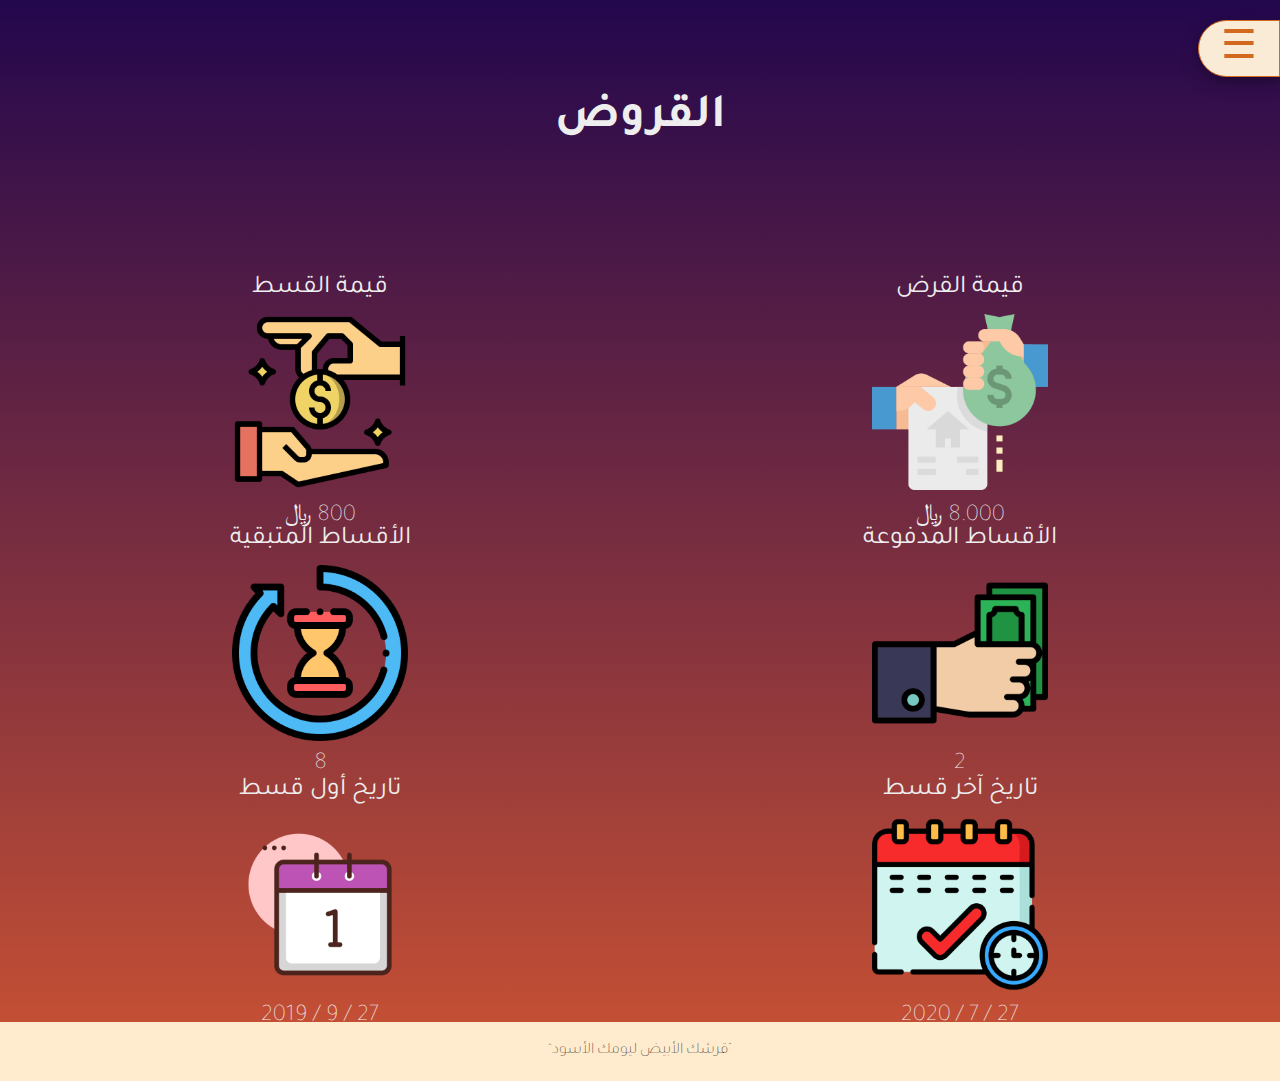
==== loans.html @ da41f384 "اضافة صفحة القروض" ====
<!DOCTYPE html>
<html lang="ar">

<head>
    <meta charset="UTF-8">
    <link rel="stylesheet" type="text/css" href="css/loans.css">
    <link rel="stylesheet" type="text/css" href="css/main.css">
    <link href="https://fonts.googleapis.com/css?family=Tajawal:200,300,400,500,700,800,900&display=swap" rel="stylesheet">
    <title>القروض</title>
</head>

<body dir="rtl">

    <h1>القروض</h1>

    <div class="loanbox">
        <h3>قيمة القرض</h3>
        <img src="images/loanValue.png" alt="">
        <p>8.000 <span>﷼</span></p>
    </div>
    <div class="loanbox">
        <h3>قيمة القسط</h3>
        <img src="images/FirstLoan.png" alt="">
        <p>800 <span>﷼</span></p>
    </div>
    <div class="loanbox">
        <h3>الأقساط المدفوعة</h3>
        <img src="images/pay.png" alt="">
        <p>2</p>
    </div>
    <div class="loanbox">
        <h3>الأقساط المتبقية</h3>
        <img src="images/spend-time.png" alt="">
        <p>8</p>
    </div>
    <div class="loanbox">
        <h3>تاريخ آخر قسط</h3>
        <img src="images/calendar.png" alt="">
        <p>27 / 7 / 2020</p>
    </div>
    <div class="loanbox">
        <h3>تاريخ أول قسط</h3>
        <img src="images/new-year.png" alt="">
        <p>27 / 9 / 2019</p>
    </div>
    <div id="mySidenav" class="sidenav">
        <a href="javascript:void(0)" class="closebtn" onclick="closeNav()">&times;</a>
        <a href="main.html">الصفحة الرئيسية</a>
        <a href="loans.html">القروض</a>
        <a href="#">المدفوعات</a>
        <a href="#">حساب الجمعية</a>
        <a href="#">أهداف الجمعية</a>
        <a href="#" class="settings">الإعدادات</a>
    </div>

    <span id="openSide" style="font-size:40px;cursor:pointer" onclick="openNav()">&#9776; </span>
    <footer><q>قرشك الأبيض ليومك الأسود</q></footer>
    <script>
        var d = new Date(); // NOTE التاريخ كاملا
        var y = d.getFullYear(); // NOTE السنة
        var m = d.getMonth() + 1; // NOTE الشهر
        var dd = d.getDate(); // NOTE اليوم
        var all = dd + " / " + m + " / " + y;
        var dname = d.toLocaleDateString("ar", {
            weekday: "long"
        });
        document.getElementById("date").innerHTML = all;
        document.getElementById("dateName").innerHTML = dname;
        //        وظيفة فتح القائمة الجانبية
        function openNav() {
            document.getElementById("mySidenav").style.width = "250px";
        }
        //            وظيفة اغلاق القائمة الجانبية
        function closeNav() {
            document.getElementById("mySidenav").style.width = "0";
        }

    </script>
</body>

</html>
---- css/loans.css ----
h1 {
    margin: 90px 0 ;
    font-size: 3em;
}
.loanbox {
    width: 46%;
    height: 200px;
    position: relative;
    padding: 2%;
    float: right;
}

.loanbox img {
    width: 30%;
    margin: 0 auto;
    position: relative;
    display: block;
    background-image: #fff;
}

.loanbox h3 {
    margin: 10px;
    font-weight: 400;
    font-size: 1.6em;
}

.loanbox p {
    margin: 10px auto;
    font-size: 1.5em;
}

footer {
    margin-top: 30px !important;
}
---- css/main.css ----
body {
    color: #eeeeee;
    margin: 0;
    padding: 0;
    background: #23074d;
    /* fallback for old browsers */
    background: -webkit-linear-gradient(to top, #cc5333, #23074d);
    /* Chrome 10-25, Safari 5.1-6 */
    background: linear-gradient(to top, #cc5333, #23074d);
    /* W3C, IE 10+/ Edge, Firefox 16+, Chrome 26+, Opera 12+, Safari 7+ */

    font-family: 'Tajawal', sans-serif;
    font-size: 100%;
    font-weight: 200;
    text-align: center;
}

/*القائمة الجانبية*/
#openSide {
    display: block;
    position: absolute;
    right: 0;
    top: 20px;
    transition: 0.4s;
    position: fixed;
    width: 80px;
    border-bottom-left-radius: 50px;
    border-top-left-radius: 50px;
    border: 1px solid;
    background-color: antiquewhite;
    color:chocolate;
    box-shadow: 0 4px 8px 0 rgba(0, 0, 0, 0.2), 0 6px 20px 0 rgba(0, 0, 0, 0.19);
        transition-timing-function: ease-out;

}

#openSide:hover {
    transition-timing-function: ease-out;
    box-shadow: 0 0 0;
}

.sidenav {
    height: 50%;
    width: 0;
    position: fixed;
    z-index: 1;
    top: 0;
    left: 0;
    background: rgb(66, 39, 90);
    background: linear-gradient(75deg, rgba(66, 39, 90, 1) 0%, rgba(115, 75, 109, 1) 100%);
    box-shadow: 0 4px 8px 0 rgba(0, 0, 0, 0.2), 0 6px 20px 0 rgba(0, 0, 0, 0.19);
    transition-timing-function: ease-out;
    overflow-x: hidden;
    transition: 0.5s;
    padding-top: 60px;
    right: 0;
    text-align: right;
    border-bottom-left-radius: 20px;
    border-top-left-radius: 20px;
}

.sidenav a {
    padding: 8px 8px 8px 8px;
    text-decoration: none;
    font-size: 25px;
    color: #ffffff;
    display: block;
    transition:all 0.5s;
    transition-timing-function: ease-out;
}

.sidenav a:hover {
    color: #222222;
    background-color: blanchedalmond;
    border-top-left-radius: 20px;
    border-bottom-left-radius: 20px;
}

.settings {
    float: right;
    bottom: 20px;
    position: absolute !important;
    width: 234px !important;
    text-align: center !important;
    background-color:burlywood;
    color: #555555 !important;
    font-weight: 400 !important;
    transition: 0.3s;
}

.settings:hover {
    border-radius: 0 !important;
}

.sidenav .closebtn {
    position: absolute;
    top: 0;
    left: 0px;
    font-size: 40px;
    transition: 0.3s;
    padding: 10px;
    border-radius: 50px;
    height: 30px;
    width: 30px;
}

.sidenav .closebtn:hover {
    color: red;
    background-color: transparent;
}


@media screen and (max-height: 450px) {
    .sidenav {
        padding-top: 15px;
    }

    .sidenav a {
        font-size: 18px;
    }
}


/* NOTE الرقم المميز */
.sn {
    font-size: 3em;
}

/* NOTE اسم المشترك */
.sname {
    font-size: 2em;
}

/* NOTE التاريخ */
#date {
    float: left;
    width: 50%;
    font-size: 1.5em;
}

/* NOTE  اليوم */
#dateName {
    float: left;
    width: 50%;
    font-size: 1.5em;
}


.boxescontainer {
    float: left;
    display: block;
    width: 100%;
    margin-top: 30px;
}

.mainBox {
    float: left;
    width: 100%;
}

.mainBox h3 {
    margin: 10px;
    font-size: 2em;
}

.mainBox1 {
    margin: 0 auto;
    padding: 18px;
    width: 250px;
    height:250px;
    background: #FFEFBA;
    /* fallback for old browsers */
    background: -webkit-linear-gradient(to top, #FFFFFF, #FFEFBA);
    /* Chrome 10-25, Safari 5.1-6 */
    background: linear-gradient(to top, #FFFFFF, #FFEFBA);
    /* W3C, IE 10+/ Edge, Firefox 16+, Chrome 26+, Opera 12+, Safari 7+ */
    opacity: 0.8;
    border-radius: 20px;
    transition: .2s;
}

.mainBox1 img {
    width: 80%;
}

.mainBox1 p {
    width: 100%;
    margin: 0;
    color: #111111;
    font-weight: 300;
    font-size: 1.5em;
}

.mainBox1:hover {

    box-shadow: 0 4px 8px 0 rgba(0, 0, 0, 0.2), 0 6px 20px 0 rgba(0, 0, 0, 0.19);
    transition-timing-function: ease-out;
    opacity: 1;
}

.userData {
    float: left;
    width: 100%;
    margin: 40px 0;
}

.userDataBox {
    float: left;
    width: 50%;
    margin: 30px 0;
}

.userDataBox h5 {
    margin: 4px;
    font-size: 1.7em;
    font-weight: 400;
}

.userDataBox1 {
    width: 180px ;
    height: 180px;
    margin: 0 auto;
    background: linear-gradient(to bottom, #323232 0%, #3F3F3F 40%, #1C1C1C 150%), linear-gradient(to top, rgba(255, 255, 255, 0.40) 0%, rgba(0, 0, 0, 0.25) 200%);
    background-blend-mode: multiply;
    border-radius: 20px;
    transition: .5s;
    padding: 10px;
    opacity: 0.8;
}

.userDataBox1:hover {
    box-shadow: 0 4px 8px 0 rgba(0, 0, 0, 0.2), 0 6px 20px 0 rgba(0, 0, 0, 0.19);
    transition-timing-function: ease-out;
    opacity: 1;
}

.userDataBox1 img {
    width: 75%;
}

.userDataBox1 p {
    width: 100%;
    margin: 0;
    font-size: 1.7em;
}

footer {
    float: left;
    width: 100%;
    padding: 20px 0;
    margin: 0;
    background-color: blanchedalmond;
    color: #222222;
}

footer q {
    width: 80%;
}
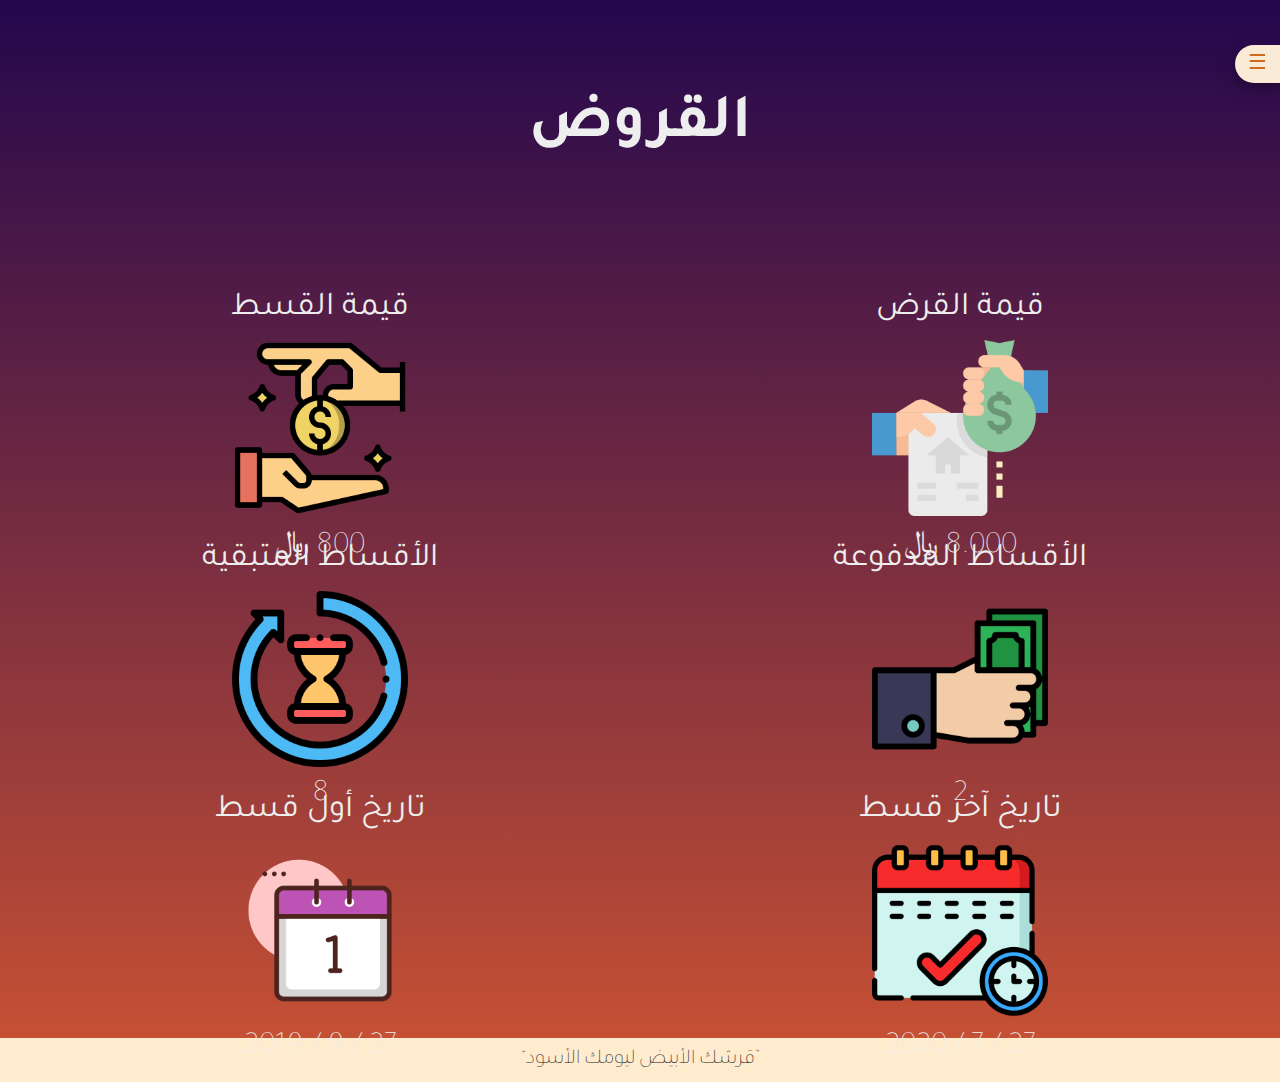
==== commit 90873755: "دعم المتصفحات" ====
--- a/loans.html
+++ b/loans.html
@@ -10,8 +10,9 @@
 </head>
 
 <body dir="rtl">
+    <span id="openSide"  onclick="openNav()">&#9776; </span>
 
-    <h1>القروض</h1>
+    <h1 class="header">القروض</h1>
 
     <div class="loanbox">
         <h3>قيمة القرض</h3>
@@ -53,7 +54,7 @@
         <a href="#" class="settings">الإعدادات</a>
     </div>
 
-    <span id="openSide" style="font-size:40px;cursor:pointer" onclick="openNav()">&#9776; </span>
+
     <footer><q>قرشك الأبيض ليومك الأسود</q></footer>
     <script>
         var d = new Date(); // NOTE التاريخ كاملا
@@ -68,7 +69,7 @@
         document.getElementById("dateName").innerHTML = dname;
         //        وظيفة فتح القائمة الجانبية
         function openNav() {
-            document.getElementById("mySidenav").style.width = "250px";
+            document.getElementById("mySidenav").style.width = "75%";
         }
         //            وظيفة اغلاق القائمة الجانبية
         function closeNav() {
--- a/css/loans.css
+++ b/css/loans.css
@@ -1,4 +1,4 @@
-h1 {
+.header {
     margin: 90px 0 ;
     font-size: 3em;
 }
--- a/css/main.css
+++ b/css/main.css
@@ -6,11 +6,11 @@
     /* fallback for old browsers */
     background: -webkit-linear-gradient(to top, #cc5333, #23074d);
     /* Chrome 10-25, Safari 5.1-6 */
+    background: -webkit-linear-gradient(bottom, #cc5333, #23074d);
     background: linear-gradient(to top, #cc5333, #23074d);
     /* W3C, IE 10+/ Edge, Firefox 16+, Chrome 26+, Opera 12+, Safari 7+ */
-
     font-family: 'Tajawal', sans-serif;
-    font-size: 100%;
+    font-size: 1.3em;
     font-weight: 200;
     text-align: center;
 }
@@ -20,52 +20,61 @@
     display: block;
     position: absolute;
     right: 0;
-    top: 20px;
+    top: 5%;
+    z-index: 1;
+    -webkit-transition: 0.4s;
     transition: 0.4s;
     position: fixed;
-    width: 80px;
+    padding: 5px;
+    width: 35px;
     border-bottom-left-radius: 50px;
     border-top-left-radius: 50px;
-    border: 1px solid;
     background-color: antiquewhite;
-    color:chocolate;
-    box-shadow: 0 4px 8px 0 rgba(0, 0, 0, 0.2), 0 6px 20px 0 rgba(0, 0, 0, 0.19);
-        transition-timing-function: ease-out;
+    color: chocolate;
+    box-shadow: 0 4px 8px 0 rgba(0, 0, 0, 0.2), 0 6px 20px 0 rgba(0, 0, 0, 0.19);
+    -webkit-transition-timing-function: ease-out;
+    transition-timing-function: ease-out;
+    cursor: pointer;
 
 }
 
 #openSide:hover {
+    -webkit-transition-timing-function: ease-out;
     transition-timing-function: ease-out;
     box-shadow: 0 0 0;
 }
 
 .sidenav {
-    height: 50%;
-    width: 0;
+    height: 100%;
     position: fixed;
-    z-index: 1;
+    z-index: 2;
     top: 0;
-    left: 0;
     background: rgb(66, 39, 90);
+    background: -webkit-linear-gradient(15deg, rgba(66, 39, 90, 1) 0%, rgba(115, 75, 109, 1) 100%);
     background: linear-gradient(75deg, rgba(66, 39, 90, 1) 0%, rgba(115, 75, 109, 1) 100%);
     box-shadow: 0 4px 8px 0 rgba(0, 0, 0, 0.2), 0 6px 20px 0 rgba(0, 0, 0, 0.19);
+    -webkit-transition-timing-function: ease-out;
     transition-timing-function: ease-out;
     overflow-x: hidden;
+    -webkit-transition: 0.5s;
     transition: 0.5s;
-    padding-top: 60px;
-    right: 0;
+    padding-top: 50px;
     text-align: right;
     border-bottom-left-radius: 20px;
     border-top-left-radius: 20px;
+    width: 0 !important;
 }
 
 .sidenav a {
-    padding: 8px 8px 8px 8px;
+    position: relative;
+    padding: 10px 30px;
     text-decoration: none;
-    font-size: 25px;
+    font-size: 1.2em;
     color: #ffffff;
     display: block;
-    transition:all 0.5s;
+    -webkit-transition: all 0.5s;
+    transition: all 0.5s;
+    -webkit-transition-timing-function: ease-out;
     transition-timing-function: ease-out;
 }
 
@@ -78,14 +87,17 @@
 
 .settings {
     float: right;
-    bottom: 20px;
+    top: 70%;
+    width: 96%;
+    display: inline-block;
     position: absolute !important;
-    width: 234px !important;
     text-align: center !important;
-    background-color:burlywood;
+    background-color: burlywood;
     color: #555555 !important;
     font-weight: 400 !important;
+    -webkit-transition: 0.3s;
     transition: 0.3s;
+    padding: 2% !important;
 }
 
 .settings:hover {
@@ -97,6 +109,7 @@
     top: 0;
     left: 0px;
     font-size: 40px;
+    -webkit-transition: 0.3s;
     transition: 0.3s;
     padding: 10px;
     border-radius: 50px;
@@ -109,7 +122,6 @@
     background-color: transparent;
 }
 
-
 @media screen and (max-height: 450px) {
     .sidenav {
         padding-top: 15px;
@@ -120,31 +132,29 @@
     }
 }
 
-
 /* NOTE الرقم المميز */
 .sn {
-    font-size: 3em;
+    font-size: 2em;
 }
 
 /* NOTE اسم المشترك */
 .sname {
-    font-size: 2em;
+    font-size: 1.5em;
 }
 
 /* NOTE التاريخ */
 #date {
     float: left;
     width: 50%;
-    font-size: 1.5em;
-}
-
-/* NOTE  اليوم */
+    font-size: 1.1em;
+}
+
+/* NOTE اليوم */
 #dateName {
     float: left;
     width: 50%;
-    font-size: 1.5em;
-}
-
+    font-size: 1.1em;
+}
 
 .boxescontainer {
     float: left;
@@ -160,23 +170,25 @@
 
 .mainBox h3 {
     margin: 10px;
-    font-size: 2em;
+    font-size: 1.3em;
 }
 
 .mainBox1 {
     margin: 0 auto;
     padding: 18px;
-    width: 250px;
-    height:250px;
+    width: 50%;
+    height: 50%;
     background: #FFEFBA;
     /* fallback for old browsers */
     background: -webkit-linear-gradient(to top, #FFFFFF, #FFEFBA);
     /* Chrome 10-25, Safari 5.1-6 */
+    background: -webkit-linear-gradient(bottom, #FFFFFF, #FFEFBA);
     background: linear-gradient(to top, #FFFFFF, #FFEFBA);
     /* W3C, IE 10+/ Edge, Firefox 16+, Chrome 26+, Opera 12+, Safari 7+ */
     opacity: 0.8;
     border-radius: 20px;
-    transition: .2s;
+    -webkit-transition: 0.2s;
+    transition: 0.2s;
 }
 
 .mainBox1 img {
@@ -192,8 +204,8 @@
 }
 
 .mainBox1:hover {
-
-    box-shadow: 0 4px 8px 0 rgba(0, 0, 0, 0.2), 0 6px 20px 0 rgba(0, 0, 0, 0.19);
+    box-shadow: 0 4px 8px 0 rgba(0, 0, 0, 0.2), 0 6px 20px 0 rgba(0, 0, 0, 0.19);
+    -webkit-transition-timing-function: ease-out;
     transition-timing-function: ease-out;
     opacity: 1;
 }
@@ -212,17 +224,19 @@
 
 .userDataBox h5 {
     margin: 4px;
-    font-size: 1.7em;
+    font-size: 1em;
     font-weight: 400;
 }
 
 .userDataBox1 {
-    width: 180px ;
-    height: 180px;
+    width: 40%;
+    height: 40%;
     margin: 0 auto;
+    background: -webkit-linear-gradient(top, #323232 0%, #3F3F3F 40%, #1C1C1C 150%), -webkit-linear-gradient(bottom, rgba(255, 255, 255, 0.40) 0%, rgba(0, 0, 0, 0.25) 200%);
     background: linear-gradient(to bottom, #323232 0%, #3F3F3F 40%, #1C1C1C 150%), linear-gradient(to top, rgba(255, 255, 255, 0.40) 0%, rgba(0, 0, 0, 0.25) 200%);
     background-blend-mode: multiply;
     border-radius: 20px;
+    -webkit-transition: .5s;
     transition: .5s;
     padding: 10px;
     opacity: 0.8;
@@ -230,29 +244,32 @@
 
 .userDataBox1:hover {
     box-shadow: 0 4px 8px 0 rgba(0, 0, 0, 0.2), 0 6px 20px 0 rgba(0, 0, 0, 0.19);
+    -webkit-transition-timing-function: ease-out;
     transition-timing-function: ease-out;
     opacity: 1;
 }
 
 .userDataBox1 img {
-    width: 75%;
+    width: 70%;
 }
 
 .userDataBox1 p {
     width: 100%;
     margin: 0;
-    font-size: 1.7em;
+    font-size: 1em;
 }
 
 footer {
     float: left;
     width: 100%;
-    padding: 20px 0;
+    padding: 10px 0;
     margin: 0;
     background-color: blanchedalmond;
     color: #222222;
+    font-size: 1em;
 }
 
 footer q {
     width: 80%;
-}
+
+}
